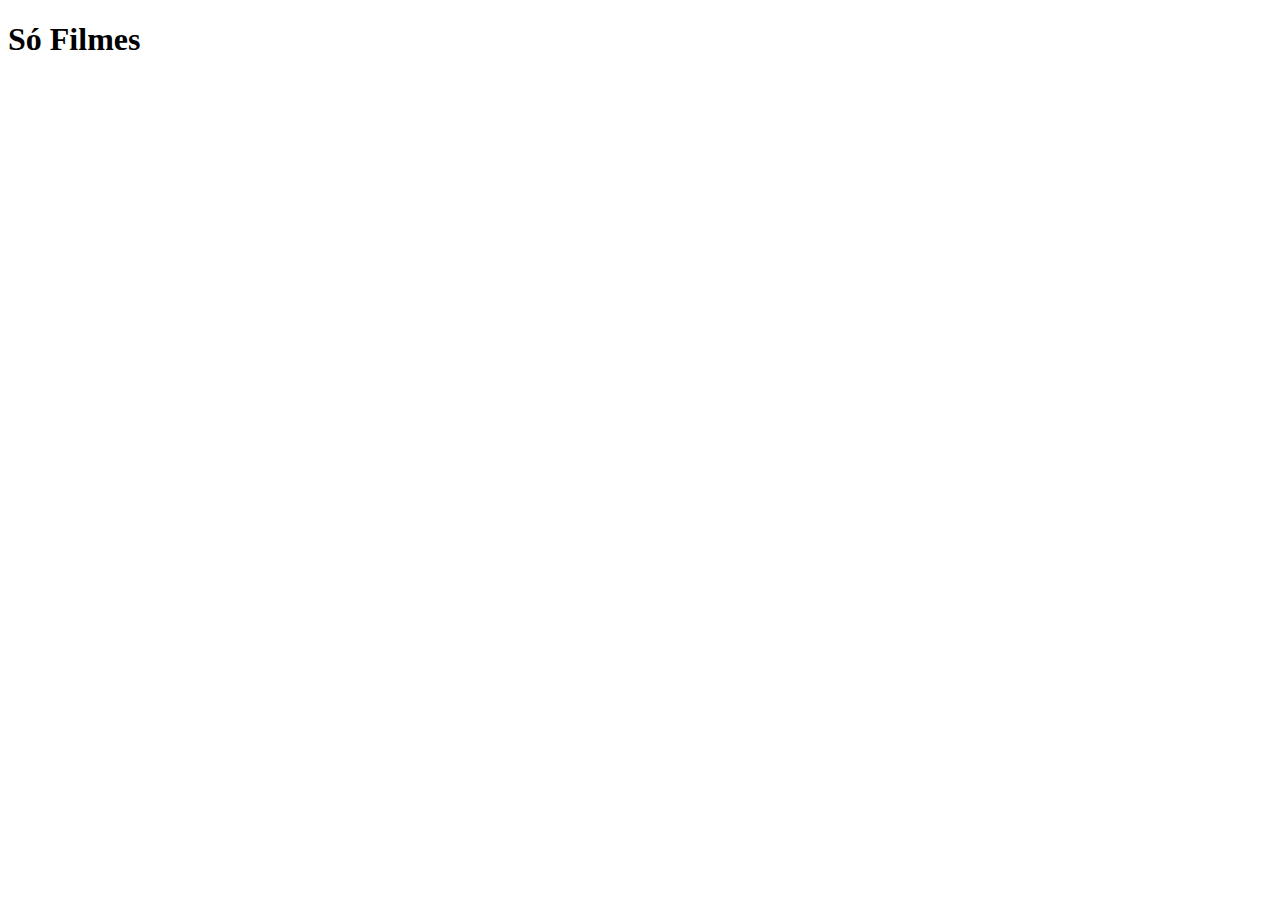
==== index.html @ fb464520 "first commit" ====
<!DOCTYPE html>
<html lang="en">

<head>
    <meta charset="UTF-8">
    <meta name="viewport" content="width=device-width, initial-scale=1.0">
    <title>Só Filmes</title>
</head>

<body>
    <h1>Só Filmes</h1>
</body>

</html>
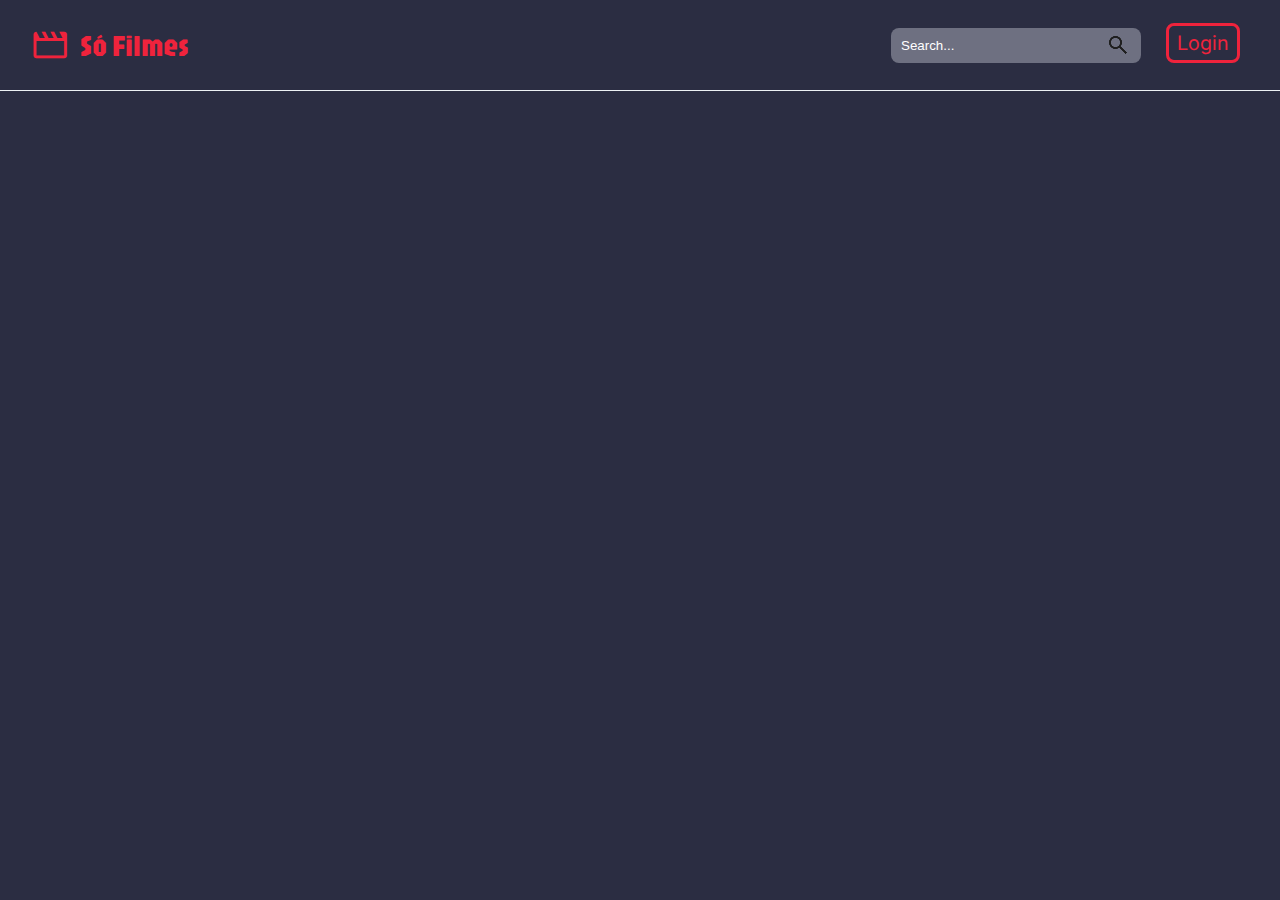
==== commit 5b9005d9: "adicionando header" ====
--- a/index.html
+++ b/index.html
@@ -4,11 +4,38 @@
 <head>
     <meta charset="UTF-8">
     <meta name="viewport" content="width=device-width, initial-scale=1.0">
+
+    <!--Fontes-->
+    <link rel="preconnect" href="https://fonts.googleapis.com">
+    <link rel="preconnect" href="https://fonts.gstatic.com" crossorigin>
+    <link
+        href="https://fonts.googleapis.com/css2?family=Inter:ital,opsz,wght@0,14..32,100..900;1,14..32,100..900&family=Jaro:opsz@6..72&display=swap"
+        rel="stylesheet">
+
+    <!--Ícone Logo-->
+    <link rel="stylesheet"
+        href="https://fonts.googleapis.com/css2?family=Material+Symbols+Outlined:opsz,wght,FILL,GRAD@24,400,0,0&icon_names=movie" />
+
+    <!--CSS Header-->
+    <link rel="stylesheet" href="css/header.css">
+
+    <!--CSS Geral-->
+    <link rel="stylesheet" href="css/so_filmes.css">
     <title>Só Filmes</title>
 </head>
 
 <body>
-    <h1>Só Filmes</h1>
+    <header>
+        <div id="logo">
+            <span class="material-symbols-outlined" style="font-size: 40px;">movie</span>
+            <h3>Só Filmes</h3>
+        </div>
+
+        <div>
+            <input type="search" placeholder="Search..." />
+            <a>Login</a>
+        </div>
+    </header>
 </body>
 
 </html>--- a/css/header.css
+++ b/css/header.css
@@ -0,0 +1,56 @@
+* {
+    margin: 0px;
+    padding: 0px;
+}
+
+header {
+    display: flex;
+    justify-content: space-between;
+    align-items: center;
+    padding: 10px 20px;
+    height: 70px;
+    border-bottom: 1px solid #EDF2F4;
+}
+
+header div h3 {
+    font-family: 'Jaro', sans-serif;
+    font-size: 30px;
+}
+
+header div span {
+    color: #EF233C;
+    margin: 2px 10px;
+}
+
+header div#logo {
+    display: flex;
+    align-items: center;
+    color: #EF233C;
+}
+
+header div input {
+    width: 250px;
+    height: 35px;
+    padding: 5px 10px;
+    border-radius: 8px;
+    background-color: #6E7081;
+    background-image: url("../img/search.png");
+    background-repeat: no-repeat;
+    background-position: 95% 50%;
+    color: #FFF;
+    outline: none;
+    border: none;
+}
+
+header div input::placeholder {
+    color: #FFF;
+}
+
+header div a {
+    margin: 10px 20px;
+    padding: 5px 8px;
+    color: #EF233C;
+    border: 3px solid #EF233C;
+    border-radius: 8px;
+    cursor: pointer;
+}--- a/css/so_filmes.css
+++ b/css/so_filmes.css
@@ -0,0 +1,7 @@
+body {
+    font-family: 'Inter', sans-serif;
+    font-size: 20px;
+    color: #FFF;
+    background-color: #2B2D42;
+
+}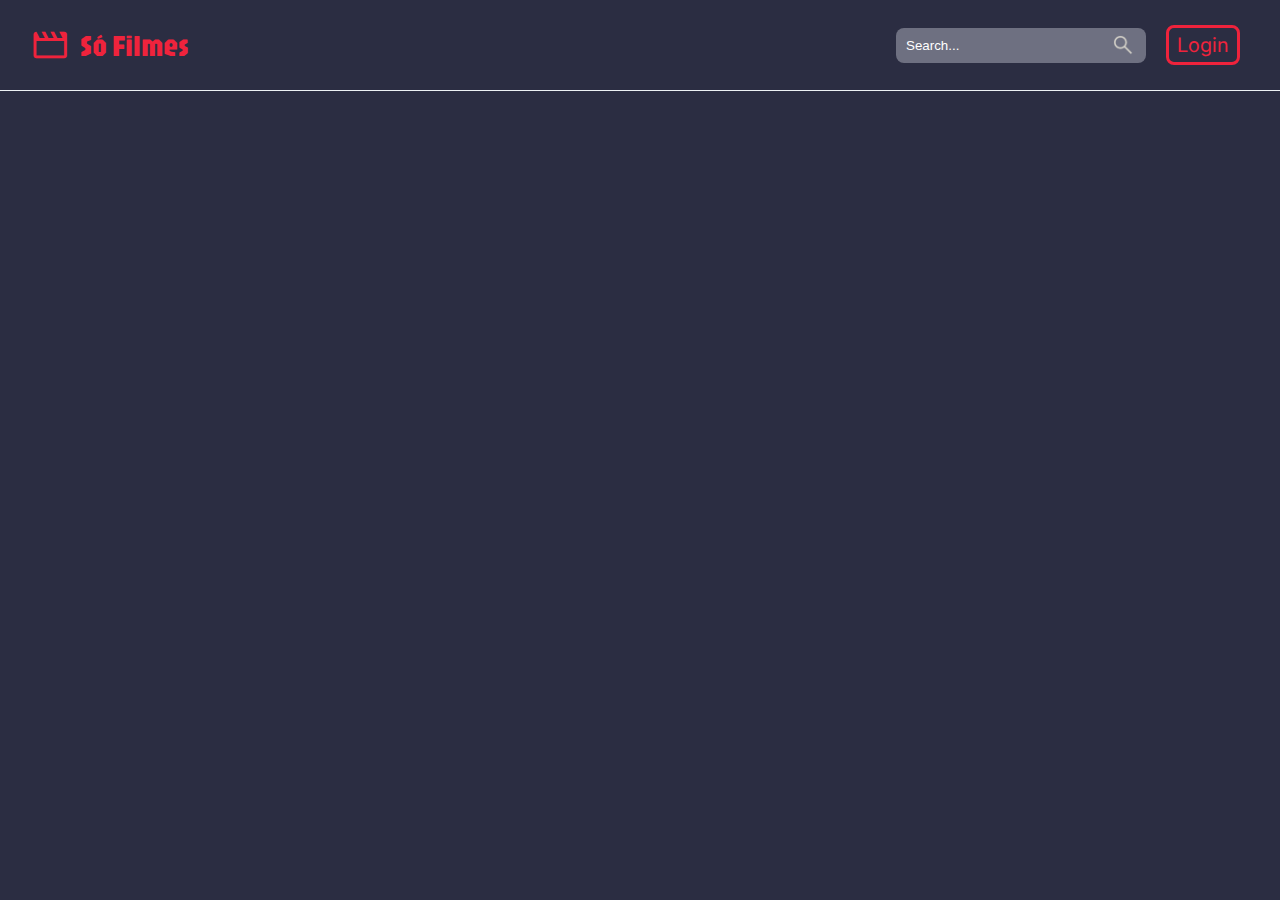
==== commit c1272072: "header responsivo" ====
--- a/index.html
+++ b/index.html
@@ -33,9 +33,14 @@
 
         <div>
             <input type="search" placeholder="Search..." />
+            <img src="img/search.png" />
             <a>Login</a>
         </div>
     </header>
+
+    <main>
+
+    </main>
 </body>
 
 </html>--- a/css/header.css
+++ b/css/header.css
@@ -22,9 +22,12 @@
     margin: 2px 10px;
 }
 
-header div#logo {
+header div {
     display: flex;
     align-items: center;
+}
+
+header div#logo {
     color: #EF233C;
 }
 
@@ -36,10 +39,20 @@
     background-color: #6E7081;
     background-image: url("../img/search.png");
     background-repeat: no-repeat;
+    background-size: 24px;
     background-position: 95% 50%;
     color: #FFF;
     outline: none;
     border: none;
+}
+
+header div img {
+    display: none;
+    padding: 3px;
+    width: 30px;
+    height: auto;
+    background-color: #6E7081;
+    border-radius: 8px;
 }
 
 header div input::placeholder {
@@ -53,4 +66,16 @@
     border: 3px solid #EF233C;
     border-radius: 8px;
     cursor: pointer;
+}
+
+
+@media (max-width: 525px) {
+    header div img {
+        display: inline;
+    }
+
+    header div input {
+        display: none;
+    }
+
 }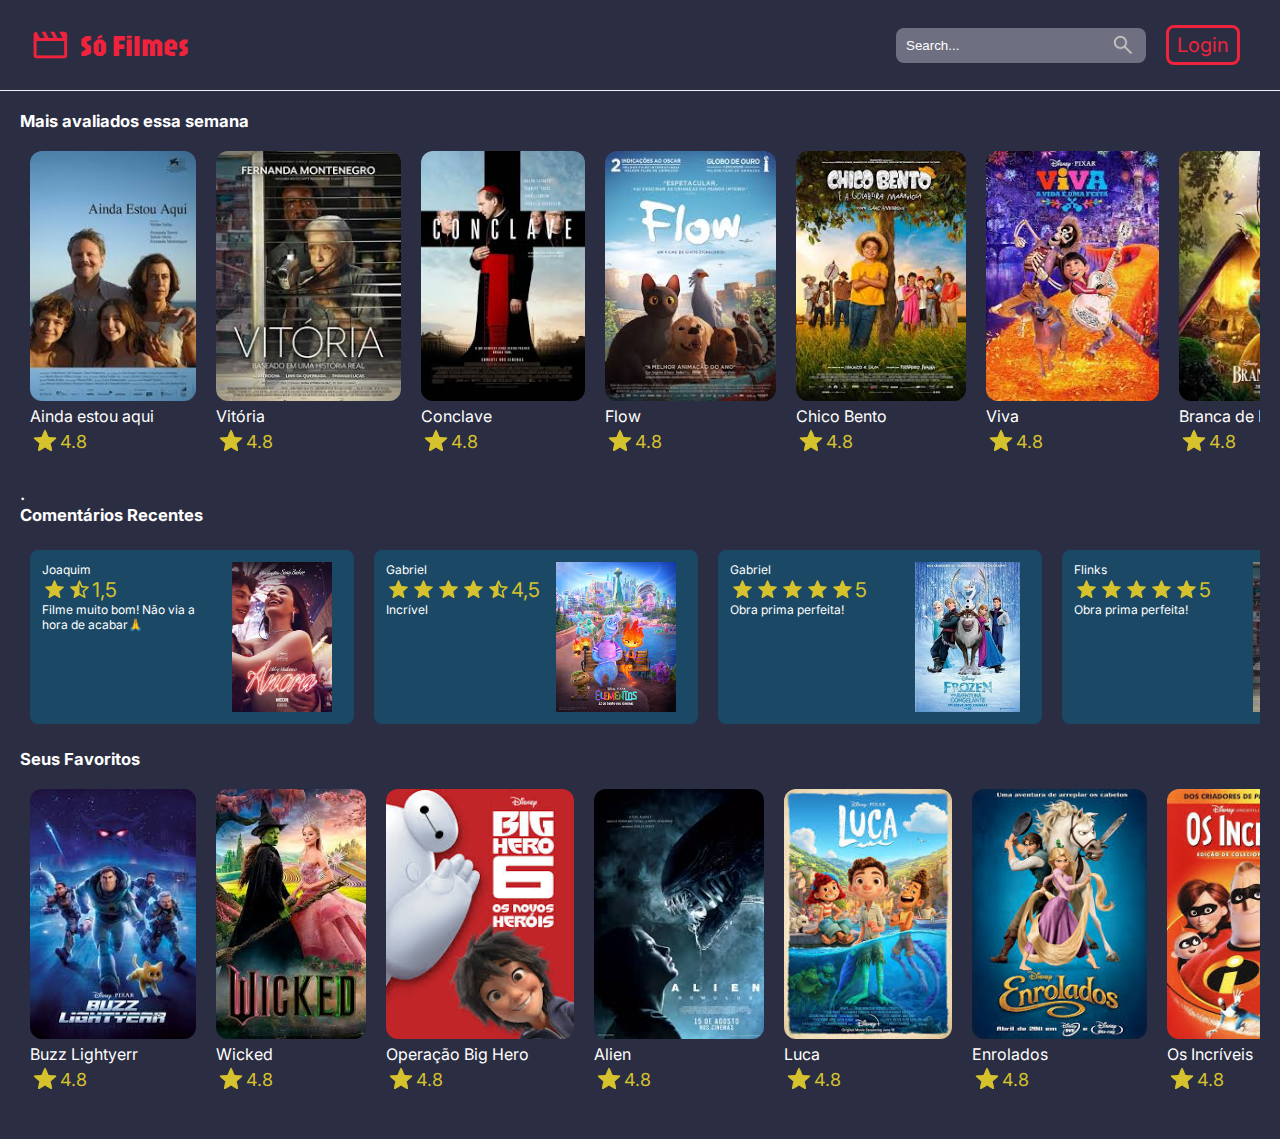
==== commit 881161c8: "home screen" ====
--- a/index.html
+++ b/index.html
@@ -21,6 +21,7 @@
 
     <!--CSS Geral-->
     <link rel="stylesheet" href="css/so_filmes.css">
+
     <title>Só Filmes</title>
 </head>
 
@@ -39,7 +40,211 @@
     </header>
 
     <main>
-
+        <section>
+            <h5>Mais avaliados essa semana</h5>
+            <section>
+                <div class="filme">
+                    <img src="img/aindatoaqui.jpg" />
+                    <p>Ainda estou aqui</p>
+                    <div>
+                        <img src="img/star_fill.png">
+                        <p>4.8</p>
+                    </div>
+                </div>
+                <div class="filme">
+                    <img src="img/vitoria.jpg" />
+                    <p>Vitória</p>
+                    <div>
+                        <img src="img/star_fill.png">
+                        <p>4.8</p>
+                    </div>
+                </div>
+                <div class="filme">
+                    <img src="img/conclave.jpg" />
+                    <p>Conclave</p>
+                    <div>
+                        <img src="img/star_fill.png">
+                        <p>4.8</p>
+                    </div>
+                </div>
+                <div class="filme">
+                    <img src="img/flow.jpg" />
+                    <p>Flow</p>
+                    <div>
+                        <img src="img/star_fill.png">
+                        <p>4.8</p>
+                    </div>
+                </div>
+                <div class="filme">
+                    <img src="img/chicobento.jpg" />
+                    <p>Chico Bento</p>
+                    <div>
+                        <img src="img/star_fill.png">
+                        <p>4.8</p>
+                    </div>
+                </div>
+                <div class="filme">
+                    <img src="img/viva.jpg" />
+                    <p>Viva</p>
+                    <div>
+                        <img src="img/star_fill.png">
+                        <p>4.8</p>
+                    </div>
+                </div>
+                <div class="filme">
+                    <img src="img/branca.jpg" />
+                    <p>Branca de Neve</p>
+                    <div>
+                        <img src="img/star_fill.png">
+                        <p>4.8</p>
+                    </div>
+                </div>
+                <div class="filme">
+                    <img src="img/roboselvagem.jpg" />
+                    <p>Robô Selvagem</p>
+                    <div>
+                        <img src="img/star_fill.png">
+                        <p>4.8</p>
+                    </div>
+                </div>
+            </section>
+        </section>.
+
+        <section>
+            <h5>Comentários Recentes</h5>
+
+            <section>
+                <div class="comentario">
+                    <div>
+                        <p>Joaquim</p>
+                        <div>
+                            <img src="img/star_fill.png" />
+                            <img src="img/star_half.png" />
+                            <p>1,5</p>
+                        </div>
+                        <p>Filme muito bom! Não via a hora de acabar🙏</p>
+                    </div>
+                    <img src="img/anora.jpg" />
+                </div>
+                <div class="comentario">
+                    <div>
+                        <p>Gabriel</p>
+                        <div>
+                            <img src="img/star_fill.png" />
+                            <img src="img/star_fill.png" />
+                            <img src="img/star_fill.png" />
+                            <img src="img/star_fill.png" />
+                            <img src="img/star_half.png" />
+                            <p>4,5</p>
+                        </div>
+                        <p>Incrível</p>
+                    </div>
+                    <img src="img/elementos.jpg" />
+                </div>
+                <div class="comentario">
+                    <div>
+                        <p>Gabriel</p>
+                        <div>
+                            <img src="img/star_fill.png" />
+                            <img src="img/star_fill.png" />
+                            <img src="img/star_fill.png" />
+                            <img src="img/star_fill.png" />
+                            <img src="img/star_fill.png" />
+                            <p>5</p>
+                        </div>
+                        <p>Obra prima perfeita!</p>
+                    </div>
+                    <img src="img/frozen.jpg" />
+                </div>
+                <div class="comentario">
+                    <div>
+                        <p>Flinks</p>
+                        <div>
+                            <img src="img/star_fill.png" />
+                            <img src="img/star_fill.png" />
+                            <img src="img/star_fill.png" />
+                            <img src="img/star_fill.png" />
+                            <img src="img/star_fill.png" />
+                            <p>5</p>
+                        </div>
+                        <p>Obra prima perfeita!</p>
+                    </div>
+                    <img src="img/vitoria.jpg" />
+                </div>
+            </section>
+
+        </section>
+
+
+        <section>
+            <h5>Seus Favoritos</h5>
+            <section>
+                <div class="filme">
+                    <img src="img/buzz.jpg" />
+                    <p>Buzz Lightyerr</p>
+                    <div>
+                        <img src="img/star_fill.png">
+                        <p>4.8</p>
+                    </div>
+                </div>
+                <div class="filme">
+                    <img src="img/wicked.jpg" />
+                    <p>Wicked</p>
+                    <div>
+                        <img src="img/star_fill.png">
+                        <p>4.8</p>
+                    </div>
+                </div>
+                <div class="filme">
+                    <img src="img/bighero.jpg" />
+                    <p>Operação Big Hero</p>
+                    <div>
+                        <img src="img/star_fill.png">
+                        <p>4.8</p>
+                    </div>
+                </div>
+                <div class="filme">
+                    <img src="img/alien.jpg" />
+                    <p>Alien</p>
+                    <div>
+                        <img src="img/star_fill.png">
+                        <p>4.8</p>
+                    </div>
+                </div>
+                <div class="filme">
+                    <img src="img/luca.jpg" />
+                    <p>Luca</p>
+                    <div>
+                        <img src="img/star_fill.png">
+                        <p>4.8</p>
+                    </div>
+                </div>
+                <div class="filme">
+                    <img src="img/enrolados.jpg" />
+                    <p>Enrolados</p>
+                    <div>
+                        <img src="img/star_fill.png">
+                        <p>4.8</p>
+                    </div>
+                </div>
+                <div class="filme">
+                    <img src="img/incriveis.jpg" />
+                    <p>Os Incríveis</p>
+                    <div>
+                        <img src="img/star_fill.png">
+                        <p>4.8</p>
+                    </div>
+                </div>
+                <div class="filme">
+                    <img src="img/kungfu.jpg" />
+                    <p>Kung Fu Panda</p>
+                    <div>
+                        <img src="img/star_fill.png">
+                        <p>4.8</p>
+                    </div>
+                </div>
+            </section>
+        </section>
     </main>
 </body>
 
--- a/css/so_filmes.css
+++ b/css/so_filmes.css
@@ -3,5 +3,99 @@
     font-size: 20px;
     color: #FFF;
     background-color: #2B2D42;
+}
 
+main {
+    padding: 20px;
+}
+
+section section {
+    margin: 20px 0px;
+    display: flex;
+    overflow-x: scroll;
+    white-space: nowrap;
+    scrollbar-color: #2B2D42 #6E7081;
+    scrollbar-width: thin;
+}
+
+
+.filme {
+    margin: 0px 10px;
+}
+
+.filme>img {
+    height: 250px;
+    border-radius: 12px;
+    transition: all 300ms;
+}
+
+.filme>img:hover {
+    height: 270px;
+}
+
+.filme p {
+    font-size: 0.8em;
+    max-width: 165px;
+}
+
+.filme div {
+    display: inline-flex;
+    align-items: center;
+    color: #D5C22D;
+
+}
+
+.filme div img {
+    height: 30px;
+
+}
+
+.filme div p {
+    font-size: 0.9em;
+}
+
+
+.comentario {
+    padding: 12px;
+    margin: 5px 10px;
+    width: 300px;
+    display: flex;
+    flex-wrap: nowrap;
+    align-items: flex-start;
+    justify-content: space-between;
+    background-color: #1B4965;
+    border-radius: 8px;
+}
+
+.comentario div {
+    width: 200px;
+
+    flex: 1;
+    min-width: 0;
+    overflow-wrap: break-word;
+}
+
+.comentario div div {
+    display: flex;
+    color: #D5C22D;
+    font-size: 1.7em;
+    align-items: center;
+}
+
+.comentario div p {
+
+    font-size: 0.6em;
+    white-space: normal;
+    /* Força o texto a quebrar */
+    word-break: break-word;
+    /* Garante que palavras longas quebrem corretamente */
+}
+
+.comentario div div img {
+    height: 25px;
+}
+
+.comentario>img {
+    height: 150px;
+    margin: 0px 10px;
 }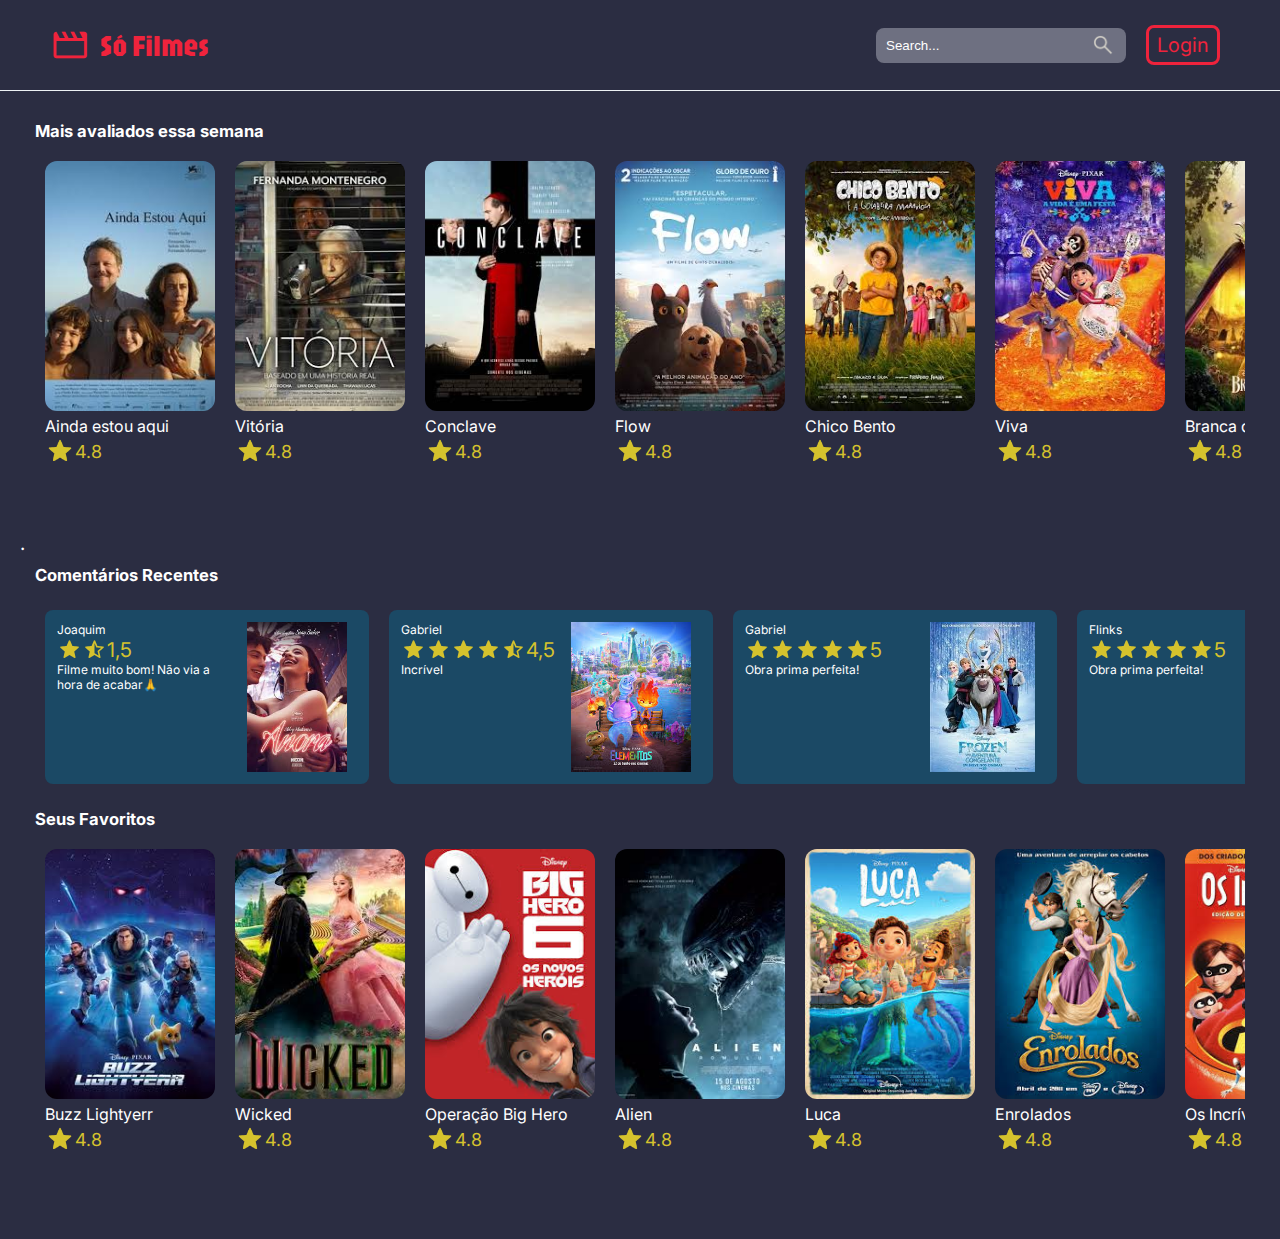
==== commit f95a568c: "search_bar responsiva" ====
--- a/index.html
+++ b/index.html
@@ -27,16 +27,21 @@
 
 <body>
     <header>
-        <div id="logo">
-            <span class="material-symbols-outlined" style="font-size: 40px;">movie</span>
-            <h3>Só Filmes</h3>
+        <input type="checkbox" id="search_bar" />
+        <div>
+
+            <div id="logo">
+                <span class="material-symbols-outlined" style="font-size: 40px;">movie</span>
+                <h3>Só Filmes</h3>
+            </div>
+
+            <div>
+                <input type="search" placeholder="Search..." />
+                <label for="search_bar"><img src="img/search.png" /></label>
+                <a>Login</a>
+            </div>
         </div>
-
-        <div>
-            <input type="search" placeholder="Search..." />
-            <img src="img/search.png" />
-            <a>Login</a>
-        </div>
+        <input type="search" placeholder="Search...">
     </header>
 
     <main>
--- a/css/header.css
+++ b/css/header.css
@@ -3,13 +3,21 @@
     padding: 0px;
 }
 
+header input#search_bar {
+    display: none;
+}
+
 header {
+
+    border-bottom: 1px solid #EDF2F4;
+}
+
+header div {
     display: flex;
     justify-content: space-between;
     align-items: center;
     padding: 10px 20px;
     height: 70px;
-    border-bottom: 1px solid #EDF2F4;
 }
 
 header div h3 {
@@ -31,7 +39,7 @@
     color: #EF233C;
 }
 
-header div input {
+header input[type="search"] {
     width: 250px;
     height: 35px;
     padding: 5px 10px;
@@ -44,6 +52,21 @@
     color: #FFF;
     outline: none;
     border: none;
+}
+
+header>input[type="search"] {
+    width: 95%;
+    margin: 8px;
+    display: none;
+}
+
+header>input#search_bar:checked~header {
+    display: flex;
+    flex-direction: column;
+}
+
+header>input#search_bar:checked~input[type="search"] {
+    display: block;
 }
 
 header div img {
@@ -74,7 +97,7 @@
         display: inline;
     }
 
-    header div input {
+    header div>input {
         display: none;
     }
 
--- a/css/so_filmes.css
+++ b/css/so_filmes.css
@@ -9,15 +9,23 @@
     padding: 20px;
 }
 
+section {
+    margin: 10px 15px;
+
+}
+
 section section {
     margin: 20px 0px;
     display: flex;
     overflow-x: scroll;
     white-space: nowrap;
-    scrollbar-color: #2B2D42 #6E7081;
+    scrollbar-color: #6E7081 #2B2D42;
     scrollbar-width: thin;
 }
 
+section:has(>.filme) {
+    height: 350px;
+}
 
 .filme {
     margin: 0px 10px;
@@ -25,12 +33,16 @@
 
 .filme>img {
     height: 250px;
+    width: 170px;
+    object-fit: cover;
     border-radius: 12px;
     transition: all 300ms;
+    cursor: pointer;
 }
 
 .filme>img:hover {
     height: 270px;
+    width: 180px;
 }
 
 .filme p {
@@ -98,4 +110,10 @@
 .comentario>img {
     height: 150px;
     margin: 0px 10px;
+}
+
+@media (max-width: 525px) {
+    main {
+        padding: 3px;
+    }
 }